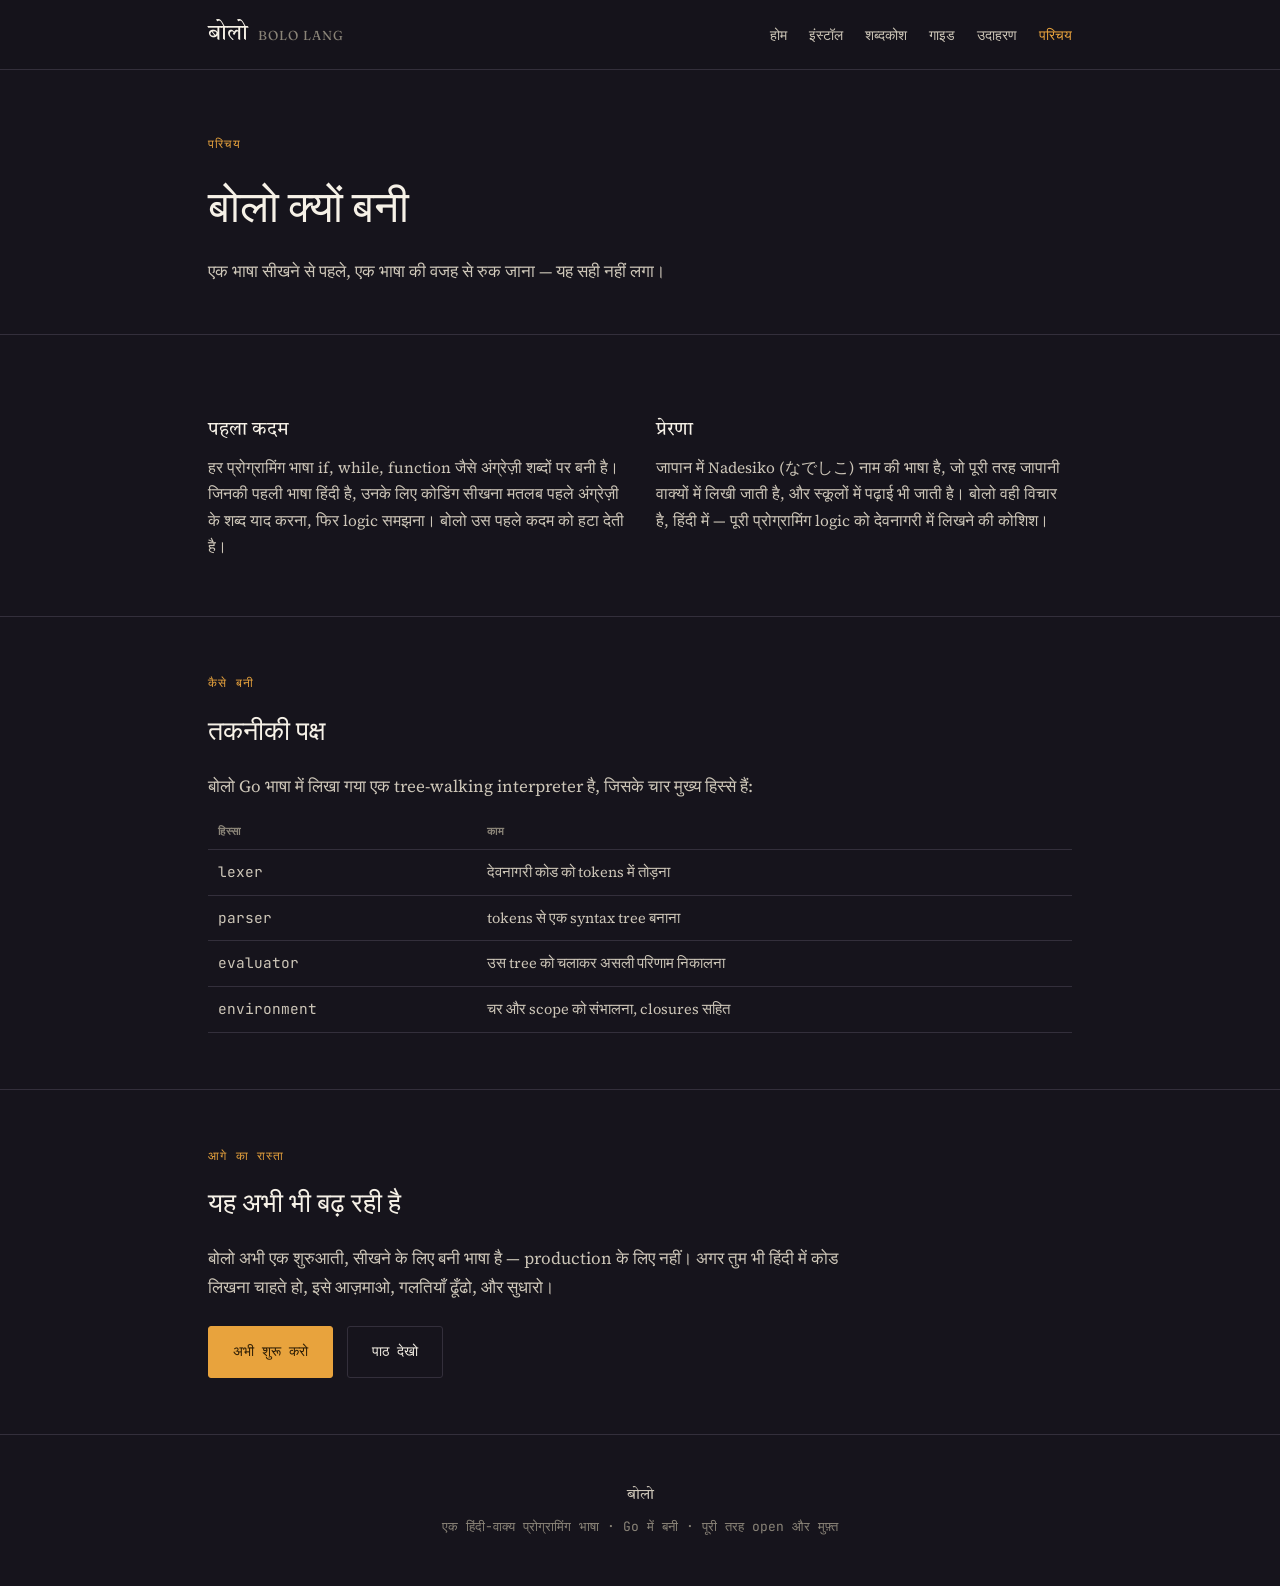
==== about.html @ e67fc122 "Initial commit of Bolo Lang website" ====
<!DOCTYPE html>
<html lang="hi">
<head>
<meta charset="UTF-8">
<meta name="viewport" content="width=device-width, initial-scale=1.0">
<title>परिचय — बोलो</title>
<link rel="preconnect" href="https://fonts.googleapis.com">
<link rel="preconnect" href="https://fonts.gstatic.com" crossorigin>
<link href="https://fonts.googleapis.com/css2?family=Tiro+Devanagari+Hindi:ital@0;1&family=Fraunces:opsz,wght@9..144,400;9..144,500;9..144,600&family=JetBrains+Mono:wght@400;500&family=Source+Serif+4:wght@400;500&display=swap" rel="stylesheet">
<link rel="stylesheet" href="style.css">
</head>
<body>

<nav>
  <div class="wrap">
    <a class="brand" href="index.html">
      <span class="brand-word">बोलो</span>
      <span class="brand-en">bolo lang</span>
    </a>
    <ul>
      <li><a class="navlink" href="index.html">होम</a></li>
      <li><a class="navlink" href="install.html">इंस्टॉल</a></li>
      <li><a class="navlink" href="keywords.html">शब्दकोश</a></li>
      <li><a class="navlink" href="guide.html">गाइड</a></li>
      <li><a class="navlink" href="examples.html">उदाहरण</a></li>
      <li><a class="navlink active" href="about.html">परिचय</a></li>
    </ul>
  </div>
</nav>

<header class="page-hero">
  <div class="wrap">
    <div class="section-label">परिचय</div>
    <h1 class="page-title">बोलो क्यों बनी</h1>
    <p class="page-sub">एक भाषा सीखने से पहले, एक भाषा की वजह से रुक जाना &mdash; यह सही नहीं लगा।</p>
  </div>
</header>

<section class="bordered">
  <div class="wrap">
    <div class="about-grid">
      <div class="about-card">
        <span class="deva-lead">पहला कदम</span>
        <p>हर प्रोग्रामिंग भाषा if, while, function जैसे अंग्रेज़ी शब्दों पर बनी है। जिनकी पहली भाषा हिंदी है, उनके लिए कोडिंग सीखना मतलब पहले अंग्रेज़ी के शब्द याद करना, फिर logic समझना। बोलो उस पहले कदम को हटा देती है।</p>
      </div>
      <div class="about-card">
        <span class="deva-lead">प्रेरणा</span>
        <p>जापान में Nadesiko (なでしこ) नाम की भाषा है, जो पूरी तरह जापानी वाक्यों में लिखी जाती है, और स्कूलों में पढ़ाई भी जाती है। बोलो वही विचार है, हिंदी में &mdash; पूरी प्रोग्रामिंग logic को देवनागरी में लिखने की कोशिश।</p>
      </div>
    </div>
  </div>
</section>

<section class="bordered">
  <div class="wrap">
    <div class="section-label">कैसे बनी</div>
    <h2>तकनीकी पक्ष</h2>
    <p class="lede">बोलो Go भाषा में लिखा गया एक tree-walking interpreter है, जिसके चार मुख्य हिस्से हैं:</p>
    <table class="ref-table">
      <tr><th>हिस्सा</th><th>काम</th></tr>
      <tr><td class="mono">lexer</td><td>देवनागरी कोड को tokens में तोड़ना</td></tr>
      <tr><td class="mono">parser</td><td>tokens से एक syntax tree बनाना</td></tr>
      <tr><td class="mono">evaluator</td><td>उस tree को चलाकर असली परिणाम निकालना</td></tr>
      <tr><td class="mono">environment</td><td>चर और scope को संभालना, closures सहित</td></tr>
    </table>
  </div>
</section>

<section>
  <div class="wrap">
    <div class="section-label">आगे का रास्ता</div>
    <h2>यह अभी भी बढ़ रही है</h2>
    <p class="lede">बोलो अभी एक शुरुआती, सीखने के लिए बनी भाषा है &mdash; production के लिए नहीं। अगर तुम भी हिंदी में कोड लिखना चाहते हो, इसे आज़माओ, गलतियाँ ढूँढो, और सुधारो।</p>
    <div class="cta-row">
      <a class="btn btn-primary" href="install.html">अभी शुरू करो</a>
      <a class="btn btn-ghost" href="guide.html">पाठ देखो</a>
    </div>
  </div>
</section>

<footer>
  <div class="wrap">
    <span class="deva">बोलो</span>
    <p>एक हिंदी-वाक्य प्रोग्रामिंग भाषा &middot; Go में बनी &middot; पूरी तरह open और मुफ़्त</p>
  </div>
</footer>

</body>
</html>
---- style.css ----
:root{
  --ink:#16141c;
  --ink-2:#1d1a24;
  --paper:#f6f1e7;
  --marigold:#e8a33d;
  --mehendi:#8fae5e;
  --rose:#c9695f;
  --text-soft:#cdc6b8;
  --text-dim:#8a8478;
  --border:#332f3b;
}
*{box-sizing:border-box;margin:0;padding:0}
html{scroll-behavior:smooth}
body{
  background:var(--ink);
  color:var(--text-soft);
  font-family:'Source Serif 4', serif;
  line-height:1.7;
  font-size:17px;
}
.wrap{max-width:920px;margin:0 auto;padding:0 28px}
.deva{font-family:'Tiro Devanagari Hindi', serif}
.mono{font-family:'JetBrains Mono', monospace}
a{color:inherit}

/* nav */
nav{position:sticky;top:0;z-index:10;background:rgba(22,20,28,.92);backdrop-filter:blur(6px);border-bottom:1px solid var(--border)}
nav .wrap{display:flex;align-items:center;justify-content:space-between;padding:16px 28px;flex-wrap:wrap;gap:10px}
.brand{display:flex;align-items:baseline;gap:10px;text-decoration:none}
.brand-word{font-family:'Tiro Devanagari Hindi',serif;font-size:22px;color:var(--paper)}
.brand-en{font-family:'Fraunces',serif;font-size:13px;color:var(--text-dim);letter-spacing:.08em;text-transform:uppercase}
nav ul{display:flex;gap:22px;list-style:none;flex-wrap:wrap}
nav a.navlink{color:var(--text-soft);text-decoration:none;font-size:14px;font-family:'JetBrains Mono',monospace}
nav a.navlink:hover{color:var(--marigold)}
nav a.navlink.active{color:var(--marigold)}

/* page header */
.page-hero{padding:64px 0 48px;border-bottom:1px solid var(--border)}
.section-label{font-family:'JetBrains Mono',monospace;font-size:12px;color:var(--marigold);letter-spacing:.1em;text-transform:uppercase;margin-bottom:14px}
.page-title{font-family:'Fraunces',serif;font-weight:500;font-size:clamp(30px,5vw,44px);color:var(--paper);margin-bottom:14px}
.page-sub{max-width:600px;color:var(--text-soft);font-size:16.5px}

section{padding:56px 0}
section.bordered{border-bottom:1px solid var(--border)}
h2{font-family:'Fraunces',serif;font-weight:500;font-size:27px;color:var(--paper);margin-bottom:18px}
h3{font-family:'Fraunces',serif;font-weight:500;font-size:19px;color:var(--paper);margin-bottom:10px}
.lede{max-width:640px;color:var(--text-soft);margin-bottom:14px}

/* buttons */
.btn{display:inline-block;padding:13px 24px;border-radius:3px;font-family:'JetBrains Mono',monospace;font-size:14px;text-decoration:none;border:1px solid var(--border)}
.btn-primary{background:var(--marigold);color:#2b1c05;border-color:var(--marigold)}
.btn-ghost{color:var(--paper);border-color:var(--border)}
.btn-ghost:hover{border-color:var(--text-dim)}
.cta-row{display:flex;gap:14px;flex-wrap:wrap;margin-top:24px}

/* keyword grid (shared by home + keywords page) */
.kw-grid{display:grid;grid-template-columns:repeat(auto-fill,minmax(220px,1fr));gap:1px;background:var(--border);border:1px solid var(--border);margin-top:20px}
.kw-card{background:var(--ink);padding:18px 18px 16px}
.kw-deva{font-family:'Tiro Devanagari Hindi',serif;font-size:26px;color:var(--paper);display:block}
.kw-en{font-family:'JetBrains Mono',monospace;font-size:12px;color:var(--text-dim);margin-top:4px;text-transform:lowercase}
.kw-meaning{font-size:13.5px;color:var(--mehendi);margin-top:8px}
.kw-group-title{font-family:'JetBrains Mono',monospace;font-size:12px;color:var(--text-dim);text-transform:uppercase;letter-spacing:.08em;margin:36px 0 4px}

/* steps */
.steps{counter-reset:step;margin-top:22px}
.step{display:grid;grid-template-columns:40px 1fr;gap:18px;padding:20px 0;border-top:1px solid var(--border)}
.step:last-child{border-bottom:1px solid var(--border)}
.step-num{counter-increment:step;font-family:'JetBrains Mono',monospace;color:var(--marigold);font-size:14px;padding-top:2px}
.step-num::before{content:"0" counter(step)}
.step-title{color:var(--paper);font-family:'Fraunces',serif;font-size:17px;margin-bottom:6px}
.step-body{font-size:14.5px;color:var(--text-soft)}
pre.code-block{background:var(--ink-2);border:1px solid var(--border);border-radius:4px;padding:14px 16px;margin-top:10px;overflow-x:auto;font-family:'JetBrains Mono',monospace;font-size:13.5px;color:var(--paper);white-space:pre-wrap}

/* examples */
.example{margin-top:34px;padding-top:28px;border-top:1px solid var(--border)}
.example:first-of-type{border-top:none;padding-top:0}
.example-title{font-family:'Fraunces',serif;color:var(--paper);font-size:18px;margin-bottom:4px}
.example-desc{font-size:14px;color:var(--text-dim);margin-bottom:12px}
.example-pair{display:grid;grid-template-columns:1.3fr 1fr;gap:14px}
.code-pane,.out-pane{border:1px solid var(--border);border-radius:4px;padding:14px 16px;font-family:'JetBrains Mono',monospace;font-size:13px}
.code-pane{background:var(--ink-2);color:var(--paper);white-space:pre}
.out-pane{background:#0f1410;color:var(--mehendi);white-space:pre}
.pane-label{font-size:11px;color:var(--text-dim);text-transform:uppercase;letter-spacing:.08em;margin-bottom:8px;font-family:'JetBrains Mono',monospace}

/* guide / lessons */
.lesson{border:1px solid var(--border);border-radius:4px;padding:22px 24px;margin-bottom:18px}
.lesson-level{font-family:'JetBrains Mono',monospace;font-size:11px;color:var(--marigold);text-transform:uppercase;letter-spacing:.08em;margin-bottom:8px}
.lesson h3{margin-bottom:8px}
.lesson p{font-size:14.5px;color:var(--text-soft);margin-bottom:12px}

/* callouts */
.callout{border-left:3px solid var(--rose);background:var(--ink-2);padding:14px 18px;margin:18px 0;font-size:14.5px;border-radius:0 4px 4px 0}
.callout-title{font-family:'JetBrains Mono',monospace;font-size:12px;color:var(--rose);text-transform:uppercase;letter-spacing:.06em;margin-bottom:6px}

/* about */
.about-grid{display:grid;grid-template-columns:1fr 1fr;gap:32px;margin-top:24px}
.about-card .deva-lead{font-family:'Tiro Devanagari Hindi',serif;font-size:19px;color:var(--paper);margin-bottom:8px;display:block}
.about-card p{color:var(--text-soft);font-size:15.5px}

table.ref-table{width:100%;border-collapse:collapse;margin-top:14px;font-size:14.5px}
table.ref-table th{text-align:left;color:var(--text-dim);font-family:'JetBrains Mono',monospace;font-size:11px;text-transform:uppercase;letter-spacing:.06em;padding:8px 10px;border-bottom:1px solid var(--border)}
table.ref-table td{padding:10px;border-bottom:1px solid var(--border);color:var(--text-soft)}
table.ref-table td.deva-cell{font-family:'Tiro Devanagari Hindi',serif;font-size:17px;color:var(--paper)}

footer{padding:48px 0;text-align:center;border-top:1px solid var(--border)}
footer p{font-size:13px;color:var(--text-dim);font-family:'JetBrains Mono',monospace}
footer .deva{color:var(--text-soft);font-size:15px;margin-bottom:8px;display:block}

@media (max-width:680px){
  .about-grid{grid-template-columns:1fr}
  .example-pair{grid-template-columns:1fr}
  nav ul{display:none}
}
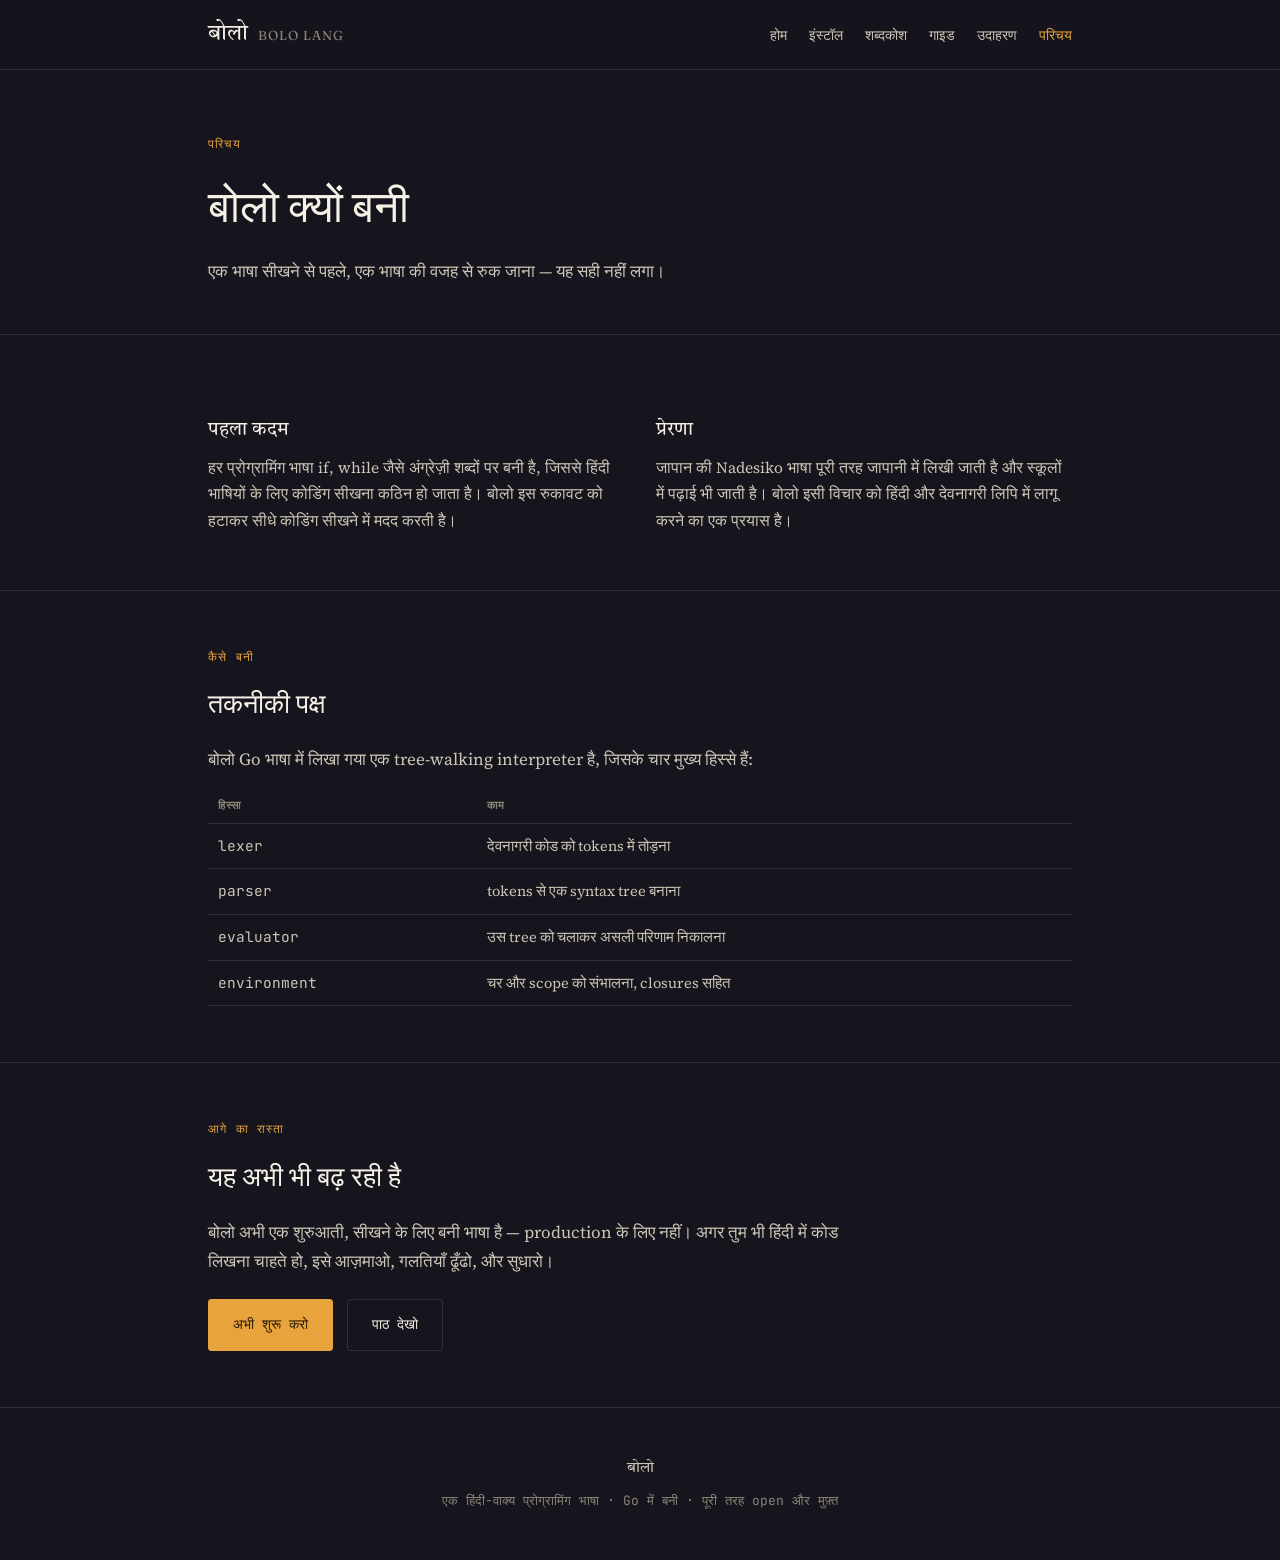
==== commit cb0e6c04: "feat: add mobile hamburger navigation and trim lesson/about intro copy" ====
--- a/about.html
+++ b/about.html
@@ -17,6 +17,7 @@
       <span class="brand-word">बोलो</span>
       <span class="brand-en">bolo lang</span>
     </a>
+    <button class="nav-toggle" aria-label="Toggle navigation" aria-expanded="false">☰</button>
     <ul>
       <li><a class="navlink" href="index.html">होम</a></li>
       <li><a class="navlink" href="install.html">इंस्टॉल</a></li>
@@ -41,11 +42,11 @@
     <div class="about-grid">
       <div class="about-card">
         <span class="deva-lead">पहला कदम</span>
-        <p>हर प्रोग्रामिंग भाषा if, while, function जैसे अंग्रेज़ी शब्दों पर बनी है। जिनकी पहली भाषा हिंदी है, उनके लिए कोडिंग सीखना मतलब पहले अंग्रेज़ी के शब्द याद करना, फिर logic समझना। बोलो उस पहले कदम को हटा देती है।</p>
+        <p>हर प्रोग्रामिंग भाषा if, while जैसे अंग्रेज़ी शब्दों पर बनी है, जिससे हिंदी भाषियों के लिए कोडिंग सीखना कठिन हो जाता है। बोलो इस रुकावट को हटाकर सीधे कोडिंग सीखने में मदद करती है।</p>
       </div>
       <div class="about-card">
         <span class="deva-lead">प्रेरणा</span>
-        <p>जापान में Nadesiko (なでしこ) नाम की भाषा है, जो पूरी तरह जापानी वाक्यों में लिखी जाती है, और स्कूलों में पढ़ाई भी जाती है। बोलो वही विचार है, हिंदी में &mdash; पूरी प्रोग्रामिंग logic को देवनागरी में लिखने की कोशिश।</p>
+        <p>जापान की Nadesiko भाषा पूरी तरह जापानी में लिखी जाती है और स्कूलों में पढ़ाई भी जाती है। बोलो इसी विचार को हिंदी और देवनागरी लिपि में लागू करने का एक प्रयास है।</p>
       </div>
     </div>
   </div>
@@ -85,5 +86,6 @@
   </div>
 </footer>
 
+<script src="nav.js"></script>
 </body>
 </html>
--- a/style.css
+++ b/style.css
@@ -33,6 +33,20 @@
 nav a.navlink{color:var(--text-soft);text-decoration:none;font-size:14px;font-family:'JetBrains Mono',monospace}
 nav a.navlink:hover{color:var(--marigold)}
 nav a.navlink.active{color:var(--marigold)}
+
+.nav-toggle{
+  display:none;
+  background:none;
+  border:none;
+  color:var(--text-soft);
+  font-size:24px;
+  cursor:pointer;
+  padding:4px 8px;
+  line-height:1;
+  user-select:none;
+  transition:color .2s ease;
+}
+.nav-toggle:hover,.nav-toggle:focus{color:var(--marigold);outline:none}
 
 /* page header */
 .page-hero{padding:64px 0 48px;border-bottom:1px solid var(--border)}
@@ -109,5 +123,17 @@
 @media (max-width:680px){
   .about-grid{grid-template-columns:1fr}
   .example-pair{grid-template-columns:1fr}
-  nav ul{display:none}
+  .nav-toggle{display:block}
+  nav ul{
+    display:none;
+    width:100%;
+    flex-direction:column;
+    gap:16px;
+    padding:16px 0 8px;
+    border-top:1px solid var(--border);
+    margin-top:10px;
+  }
+  nav ul.show{
+    display:flex;
+  }
 }
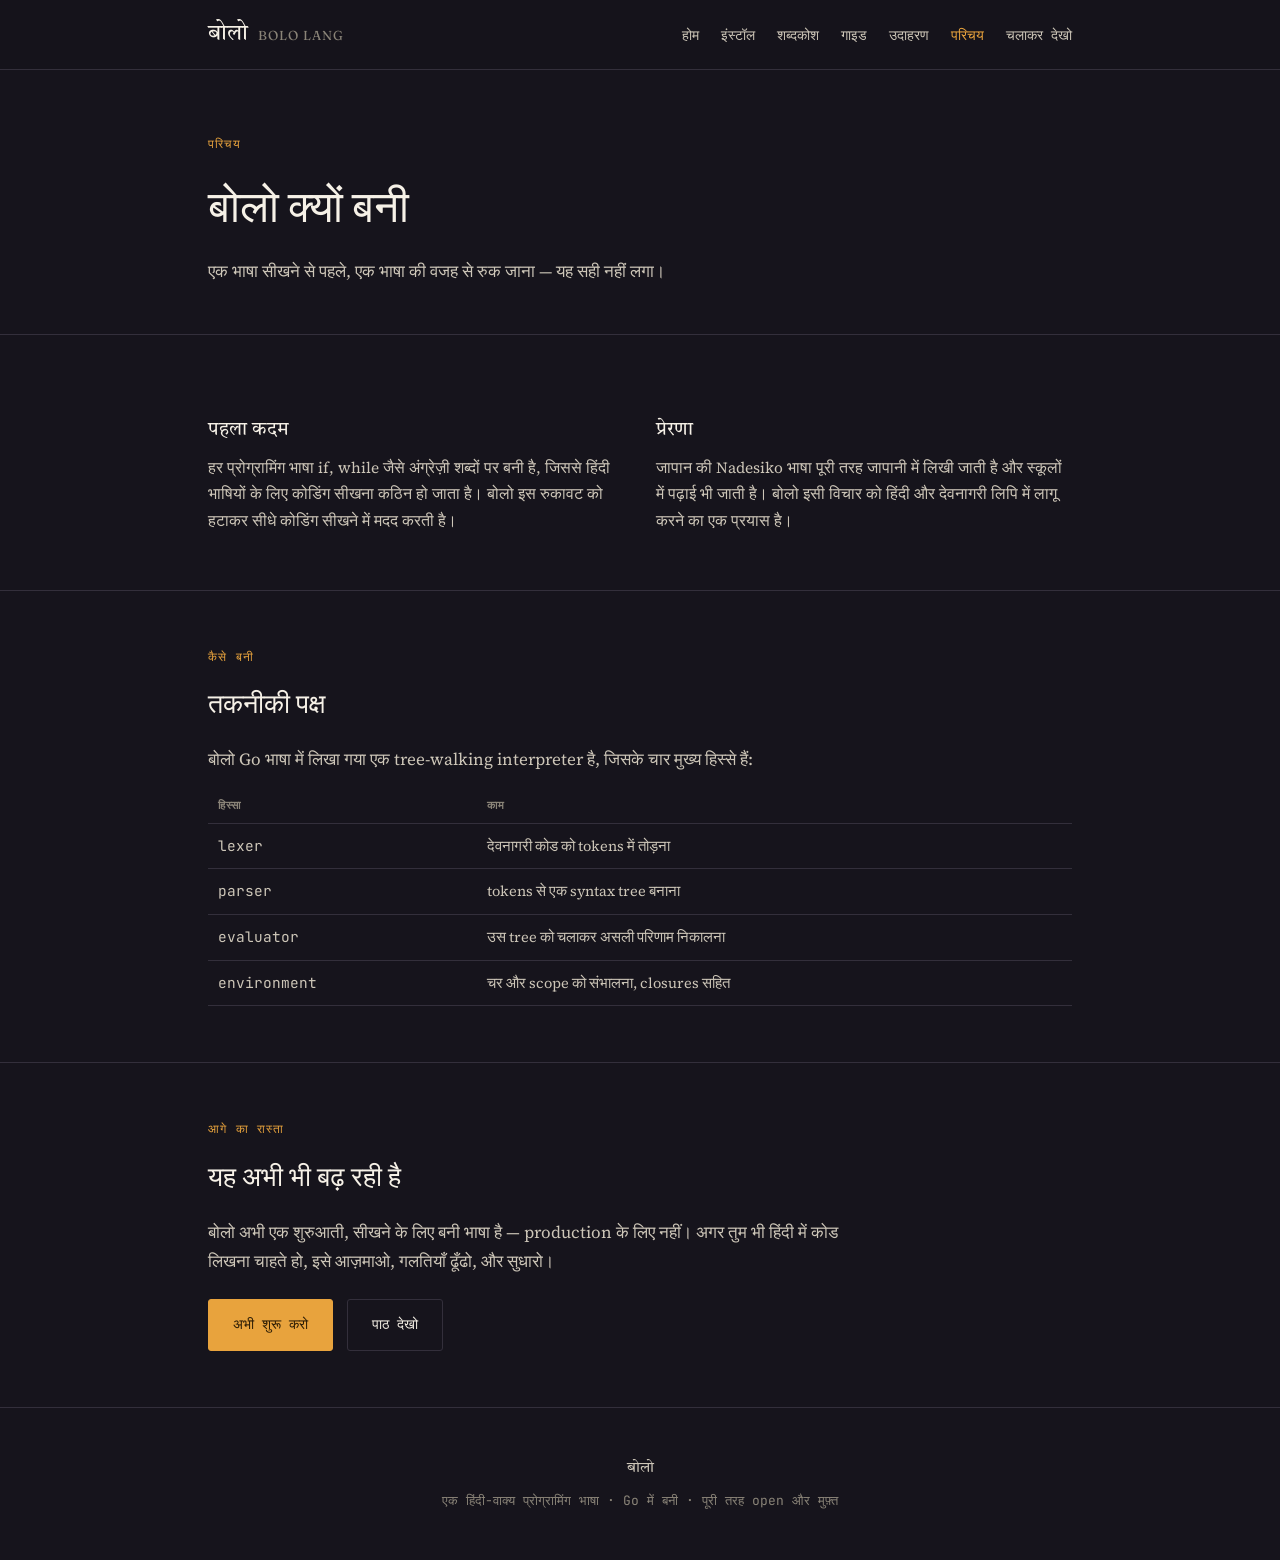
==== commit 0c44be3c: "feat: add try.html playground page and update nav navigation links" ====
--- a/about.html
+++ b/about.html
@@ -25,6 +25,7 @@
       <li><a class="navlink" href="guide.html">गाइड</a></li>
       <li><a class="navlink" href="examples.html">उदाहरण</a></li>
       <li><a class="navlink active" href="about.html">परिचय</a></li>
+      <li><a class="navlink" href="try.html">चलाकर देखो</a></li>
     </ul>
   </div>
 </nav>
--- a/style.css
+++ b/style.css
@@ -137,3 +137,22 @@
     display:flex;
   }
 }
+
+.editor-textarea {
+  width: 100%;
+  height: 250px;
+  background: var(--ink-2);
+  color: var(--paper);
+  border: 1px solid var(--border);
+  border-radius: 4px;
+  padding: 14px 16px;
+  font-family: 'JetBrains Mono', monospace;
+  font-size: 14.5px;
+  resize: vertical;
+  line-height: 1.5;
+  outline: none;
+  margin-top: 8px;
+}
+.editor-textarea:focus {
+  border-color: var(--marigold);
+}
